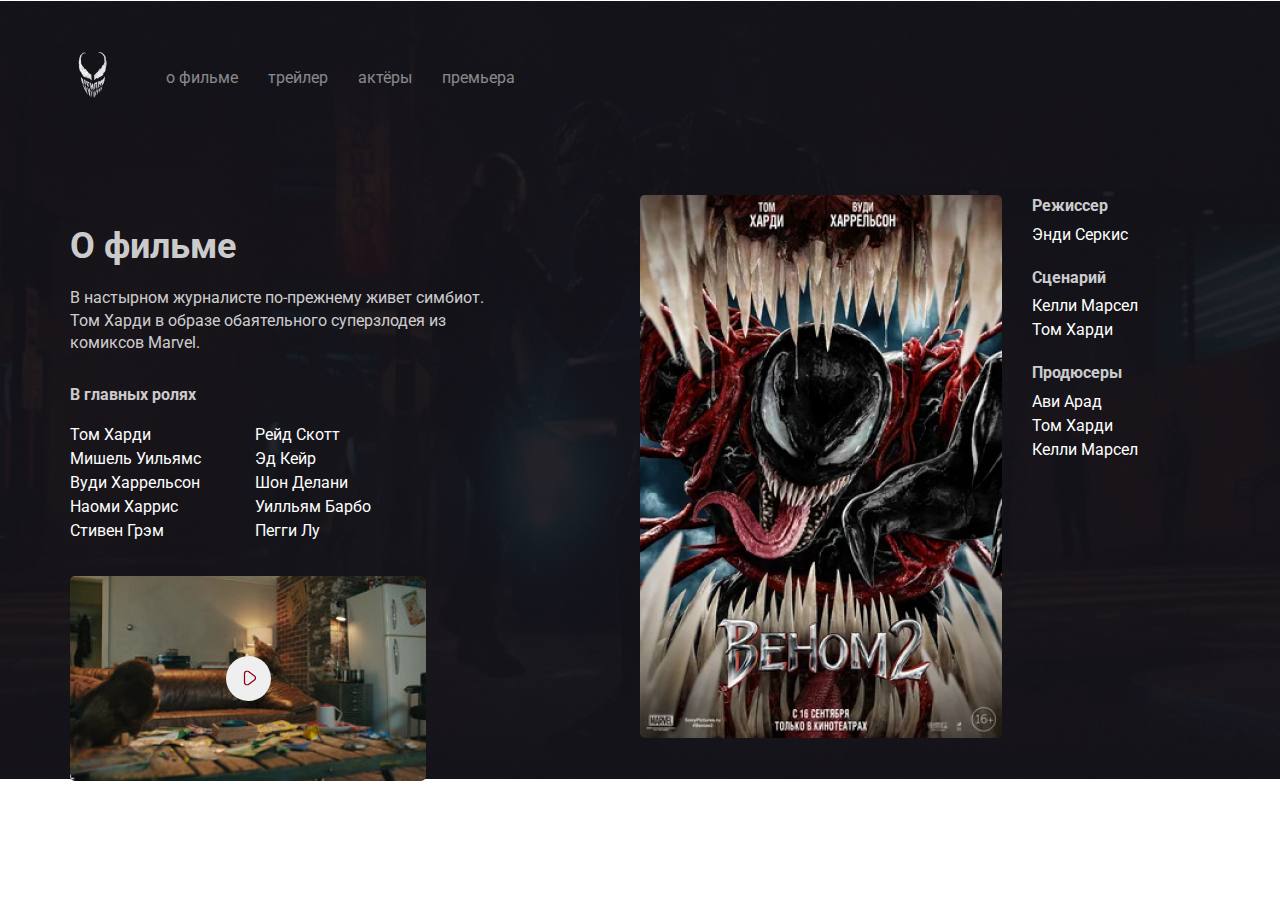
==== about.html @ 2c9c1160 "Сверстана страница "о фильме"" ====
<!DOCTYPE html>
<html lang="en">
<head>
    <meta charset="UTF-8">
    <meta http-equiv="X-UA-Compatible" content="IE=edge">
    <meta name="viewport" content="width=device-width, initial-scale=1.0">
    <title>О фильме - Venom 2</title>
    <link rel="preconnect" href="https://fonts.gstatic.com">
    <link href="https://fonts.googleapis.com/css2?family=Roboto:wght@400;700&display=swap" rel="stylesheet">
    <link rel="stylesheet" href="css/style.css">
    <link rel="stylesheet" href="css/normalize.css">
</head>
<body class="primary_bg">
    <div class="container">
        <header class="header">
            <a href="/" class="logo_link">
                <img width="46" height="71" src="img/logo.png" alt="Тут был Веном" class="logo_image">
            </a>
            <nav class="nav">
                <ul class="nav_menu">
                    <li class="nav_menu_item">
                        <a href="about.html" class="nav_menu_link">о фильме</a>
                    </li>
                    <li class="nav_menu_item">
                        <a href="trailer.html" class="nav_menu_link">трейлер</a>
                    </li>
                    <li class="nav_menu_item">
                        <a href="actors.html" class="nav_menu_link">актёры</a>
                    </li>
                    <li class="nav_menu_item">
                        <a href="premiere.html" class="nav_menu_link">премьера</a>
                    </li>
                </ul>
            </nav>
        </header>
        
        <div class="content">
            <div class="col">
                <h2 class="content_title">О фильме</h2>
                <p class="content_text">В настырном журналисте по-прежнему живет симбиот. Том Харди в образе обаятельного суперзлодея из комиксов Marvel.</p>
                <h3 class="content_subtitle">В главных ролях</h3>
                <ul class="list column-2">
                    <li class="list_item">Том Харди</li>
                    <li class="list_item">Мишель Уильямс</li>
                    <li class="list_item">Вуди Харрельсон</li>
                    <li class="list_item">Наоми Харрис</li>
                    <li class="list_item">Стивен Грэм</li>
                    <li class="list_item">Рейд Скотт</li>
                    <li class="list_item">Эд Кейр</li>
                    <li class="list_item">Шон Делани</li>
                    <li class="list_item">Уилльям Барбо</li>
                    <li class="list_item">Пегги Лу</li>
                </ul>
                <div class="trailer">
                    <button class="play">
                        <img src="img/play.svg" alt="Иконка Play" class="play_icon">
                    </button>
                </div>
                <!-- /.trailer -->
            </div>
            <!-- /.col -->
            <div class="col">
                <div class="poster_wrapper">
                    <img src="img/poster.jpg" alt="Постер фильма Веном 2" class="poster">
                    <div class="creators">
                        <h3 class="content_subtitle">Режиссер</h3>
                        <ul class="list">
                            <li class="list_item">Энди Серкис</li>
                        </ul>
                        <h3 class="content_subtitle">Сценарий</h3>
                        <ul class="list">
                            <li class="list_item">Келли Марсел</li>
                            <li class="list_item">Том Харди</li>
                        </ul>
                        <h3 class="content_subtitle">Продюсеры</h3>
                        <ul class="list">
                            <li class="list_item">Ави Арад</li>
                            <li class="list_item">Том Харди</li>
                            <li class="list_item">Келли Марсел</li>
                        </ul>
                    </div>
                </div>
                <!-- /.creators -->
            </div>
            <!-- /.col -->
        </div>
        <!-- /.content -->
</body>
</html>
---- css/style.css ----
body {
    background: #14131A;
    color: #FFF;
    font-family: Roboto;
}
.container {
    max-width: 1140px;
    margin: auto;
}
.header {
    display: flex;
    align-items: center;
    padding-top: 40px;
    margin-bottom: 80px;
}
.logo_link {
    display: inline-block;
    margin-right: 50px;
}
.nav_menu {
    margin: 0;
    padding: 0;
    list-style: none;
    display: flex;
}
.nav_menu_item {
    margin-right: 30px;
}
.nav_menu_link {
    text-decoration: none;
    color: rgba(255, 255, 255, 0.5);
}
.movie_date {
    display: block;
    font-size: 24px;
    line-height: 28px;
    margin-bottom: 38px;
    color: rgba(255, 255, 255, 0.8);
}
.movie_description {
    margin-top: 40px;
    max-width: 423px;
    font-size: 16px;
    line-height: 140%;
    color: rgba(255, 255, 255, 0.8);
}
.button {
    padding: 15px 30px;
    border: none;
    border-radius: 5px;
    text-decoration: none;
    cursor: pointer;
}
.button_icon, .button_text {
    display: inline-block;
    vertical-align: middle;
}
.button_text {
    font-size: 14px;
    line-height: 16px;
    margin-left: 10px;
}
.button_primary {
    color: #8D0019;
}
.button_link {
    color: #FFF;
}
.button_group {
    margin-top: 70px;
}
.venom {
    position: absolute;
    right: 0;
    top: 0;
}
.blood {
    background: url("../img/blood.png") no-repeat top right, #14131A url('../img/background.jpg') no-repeat center center / 100%;
}
.primary_bg {
    background: url('../img/background.jpg') no-repeat center center / 100%;
}
.content {
    display: flex;
}
.col {
    flex-basis: 50%;
}
.content_title {
    font-size: 36px;
    line-height: 42px;
    color: rgba(255, 255, 255, 0.8);
    margin-bottom: 20px;
}
.content_text {
    font-size: 16px;
    line-height: 140%;
    color: rgba(255, 255, 255, 0.8);
    max-width: 423px;
    margin-bottom: 30px;
}
.content_subtitle {
    font-size: 16px;
    line-height: 140%;
    color: rgba(255, 255, 255, 0.8);
    margin-bottom: 15px;
    margin-top: 0;
}
.content .list {
    list-style: none;
    padding: 0;
}
.list_item {
    line-height: 1.5;
}
.column-2 {
    -webkit-column-count: 2;
    -moz-column-count: 2;
    column-count: 2;
    -webkit-column-gap: 20px;
    -moz-column-gap: 20px;
    column-gap: 20px;
    max-width: 350px;
}
.content .trailer {
    width: 356px;
    height: 205px;
    background: url(../img/trailer-cover.jpg) no-repeat center / contain;
    border-radius: 5px;
    display: flex;
    align-items: center;
    justify-content: center;
    margin-top: 33px;
}
.trailer .play {
    width: 45px;
    height: 45px;
    border-radius: 50%;
    border: none;
}
.trailer .play_icon {
    transform: translate(1px, 2px);
    cursor: pointer;
}
.poster_wrapper {
    display: flex;
    align-items: start;
}
.poster {
    width: 362px;
    border-radius: 5px;
    margin-right: 30px;
}
.poster_wrapper .content_subtitle {
    margin-bottom: 5px;
}
.poster_wrapper .list {
    margin: 0;
    margin-bottom: 20px;
}
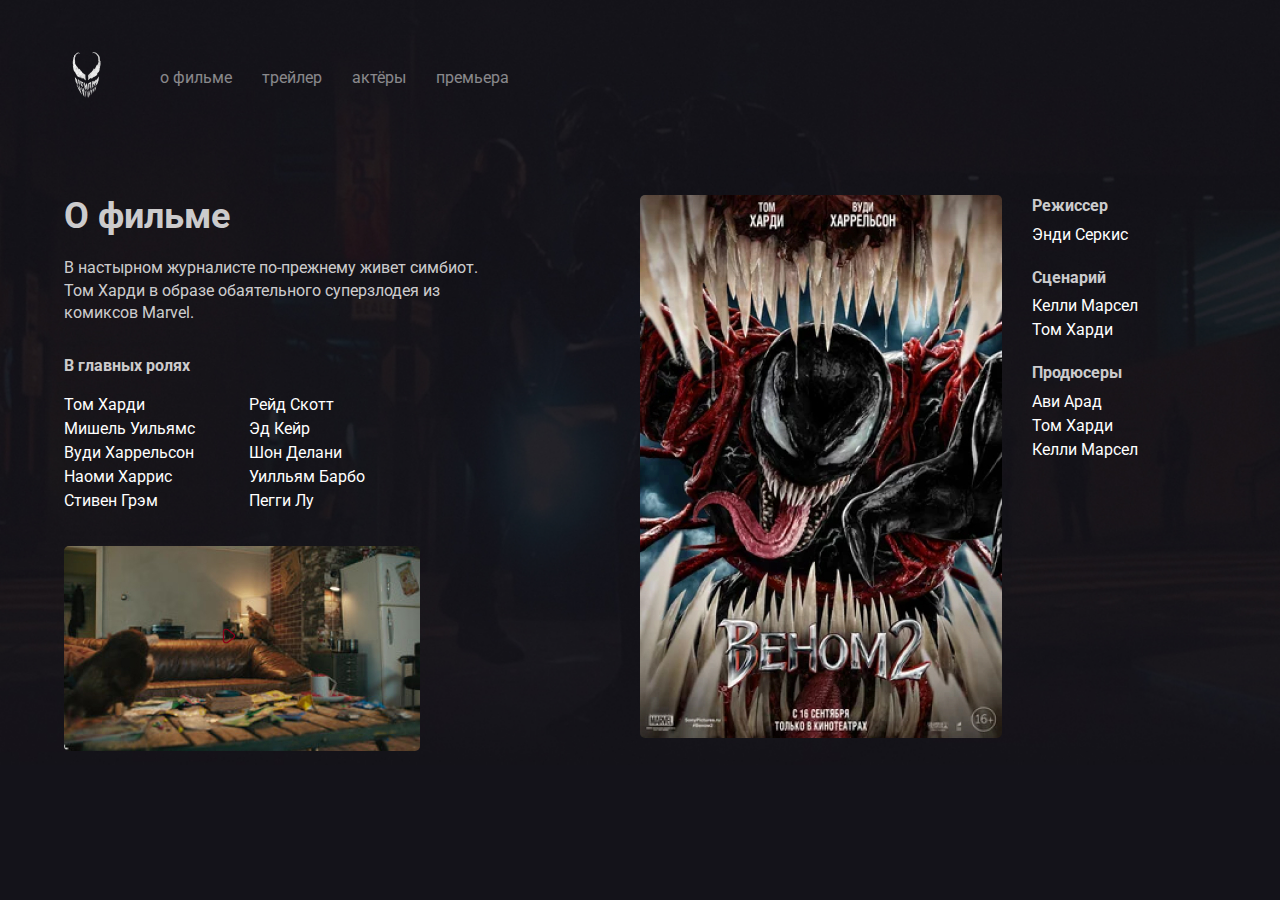
==== commit dae2bdf1: "Было добавлено меню с анимацией и адаптивность" ====
--- a/about.html
+++ b/about.html
@@ -13,10 +13,18 @@
 <body class="primary_bg">
     <div class="container">
         <header class="header">
-            <a href="/" class="logo_link">
+            <a href="index.html" class="logo_link">
                 <img width="46" height="71" src="img/logo.png" alt="Тут был Веном" class="logo_image">
             </a>
             <nav class="nav">
+                <button class="menu_button">
+                    <span class="menu_button_text">меню</span>
+                    <img src="img/menu.svg" alt="" class="menu_button_icon">
+                </button>
+                <button class="menu_close">
+                    <span class="menu_close_text">закрыть</span>
+                    <img src="img/arrow.svg" alt="Arrow" class="menu_close_icon">
+                </button>
                 <ul class="nav_menu">
                     <li class="nav_menu_item">
                         <a href="about.html" class="nav_menu_link">о фильме</a>
@@ -52,9 +60,9 @@
                     <li class="list_item">Пегги Лу</li>
                 </ul>
                 <div class="trailer">
-                    <button class="play">
+                    <a data-fancybox href="https://www.youtube.com/watch?v=rrwBnlYOp4g" class="play">
                         <img src="img/play.svg" alt="Иконка Play" class="play_icon">
-                    </button>
+                    </a>
                 </div>
                 <!-- /.trailer -->
             </div>
@@ -85,5 +93,6 @@
             <!-- /.col -->
         </div>
         <!-- /.content -->
+        <script src="js/main.js"></script>
 </body>
 </html>--- a/css/style.css
+++ b/css/style.css
@@ -3,15 +3,26 @@
     color: #FFF;
     font-family: Roboto;
 }
+img {
+    max-width: 100%;
+}
 .container {
-    max-width: 1140px;
+    /* max-width: 1140px; */
     margin: auto;
+    width: 90%;
 }
 .header {
     display: flex;
     align-items: center;
     padding-top: 40px;
     margin-bottom: 80px;
+}
+.venom {
+    position: absolute;
+    right: 0;
+    top: 0;
+    max-width: 728px;
+    width: 50%;
 }
 .logo_link {
     display: inline-block;
@@ -34,15 +45,18 @@
     display: block;
     font-size: 24px;
     line-height: 28px;
-    margin-bottom: 38px;
+    margin-bottom: 2%;
     color: rgba(255, 255, 255, 0.8);
 }
 .movie_description {
-    margin-top: 40px;
+    margin-top: 3%;
     max-width: 423px;
     font-size: 16px;
     line-height: 140%;
     color: rgba(255, 255, 255, 0.8);
+}
+.movie__logo {
+    width: 70%;
 }
 .button {
     padding: 15px 30px;
@@ -67,18 +81,14 @@
     color: #FFF;
 }
 .button_group {
-    margin-top: 70px;
-}
-.venom {
-    position: absolute;
-    right: 0;
-    top: 0;
+    margin-top: 5%;
 }
 .blood {
-    background: url("../img/blood.png") no-repeat top right, #14131A url('../img/background.jpg') no-repeat center center / 100%;
+    background: url("../img/blood.png") no-repeat top right / 70%, 
+    #14131A url('../img/background.jpg') no-repeat center center / 100%;
 }
 .primary_bg {
-    background: url('../img/background.jpg') no-repeat center center / 100%;
+    background: #14131A url('../img/background.jpg') no-repeat center center / 100%;
 }
 .content {
     display: flex;
@@ -91,6 +101,7 @@
     line-height: 42px;
     color: rgba(255, 255, 255, 0.8);
     margin-bottom: 20px;
+    margin-top: 0px;
 }
 .content_text {
     font-size: 16px;
@@ -157,4 +168,127 @@
 .poster_wrapper .list {
     margin: 0;
     margin-bottom: 20px;
+}
+.menu_button {
+    display: none;
+}
+.menu_close {
+    display: none;
+}
+@media (max-width: 1024px) {
+    .content {
+        flex-direction: column;
+        padding-bottom: 5%;
+    }
+    .col {
+        margin-bottom: 5%;
+    }
+    .header {
+        margin-bottom: 4%;
+    }
+}
+@media (max-width: 768px) {
+    .blood {
+        background: #14131A;
+    }
+    .venom {
+        top: 10%;
+    }
+    .movie {
+        margin-bottom: 20%;
+    }
+}
+@media (max-width: 576px) {
+    .venom {
+        top: 20%;
+        width: 30%;
+    }
+    .nav_menu {
+        position: fixed;
+        left: 0;
+        top: 0;
+        width: 100%;
+        height: 100%;
+        background-color: #fff;
+        z-index: 9;
+        display: flex;
+        justify-content: center;
+        align-items: center;
+        flex-direction: column;
+        transform: translateX(100%);
+        transition: transform 0.2s;
+    }
+    .nav_menu_item {
+        margin-bottom: 2%;
+        margin-top: 2%;
+        margin-right: 0;
+    }
+    .menu_close {
+        position: fixed;
+        opacity: 0;
+        right: 25px;
+        top: 65px;
+        display: flex;
+        align-items: center;
+        z-index: 10;
+        border: none;
+        background-color: #fff;
+        cursor: pointer;
+        transform: translateX(300%);
+        transition: transform 0.2s;
+        transition-delay: 0.4s;
+    }
+    .is_active {
+        transform: translateX(0%);
+        opacity: 1;
+    }
+    .menu_close_text {
+        margin-right: 10px;
+    }
+    .nav_menu_link {
+        color: #14131A;
+    }
+    .nav {
+        margin-left: auto;
+    }
+    .menu_button {
+        display: flex;
+        align-items: center;
+        justify-content: center;
+        padding: 10px;
+        border: none;
+        background-color: #14131A;
+        cursor: pointer;
+        color: #fff;
+    }
+    .menu_button_text {
+        margin-right: 10px;
+    }
+    .button_group {
+        display: flex;
+        align-items: center;
+        justify-content: center;
+        flex-direction: column;
+    }
+    .movie_text {
+        text-align: center;
+    }
+    .poster_wrapper {
+        flex-direction: column;
+    }
+    .poster {
+        margin-bottom: 4%;
+    }
+    .content .trailer {
+        max-width: 350px;
+        width: 100%;
+    }
+    .poster {
+        margin-right: 0;
+        width: 100%;
+        max-width: 350px;
+    }
+    .column-2 {
+        column-count: 1;
+    }
 }